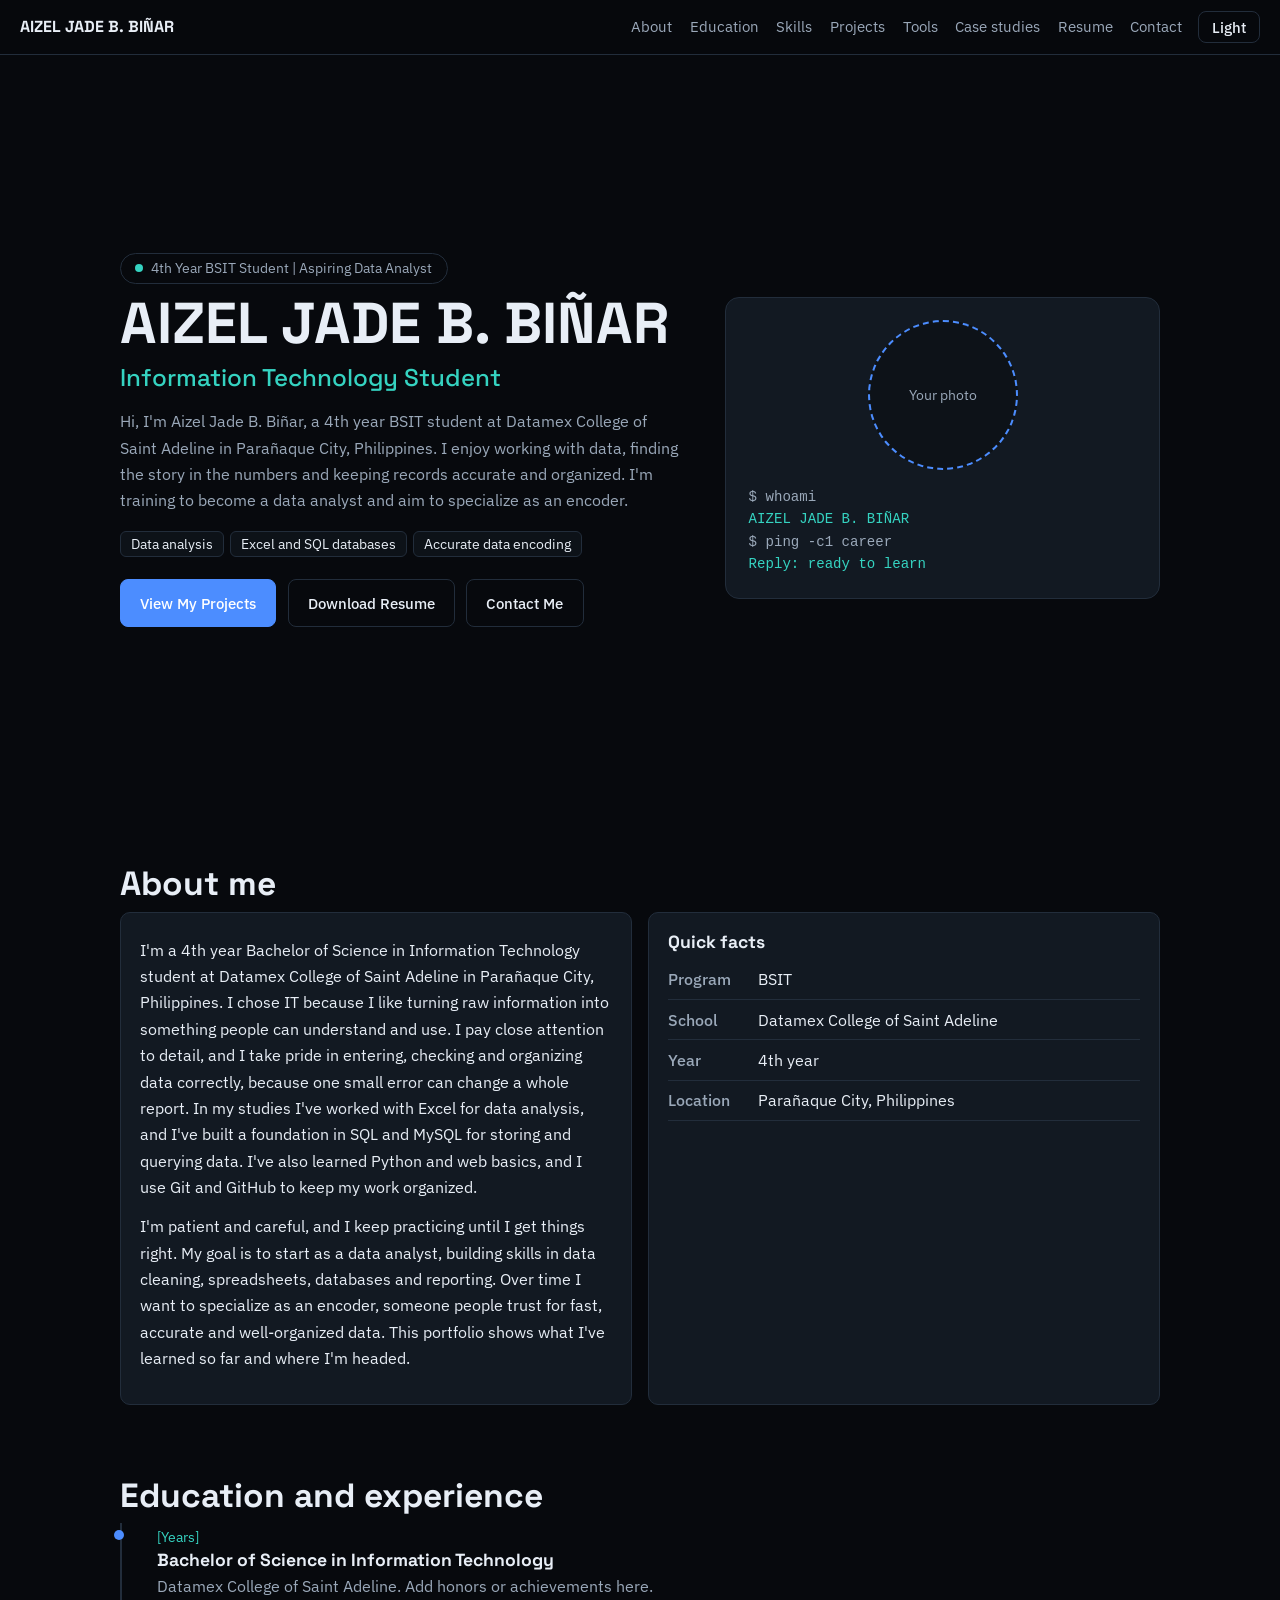
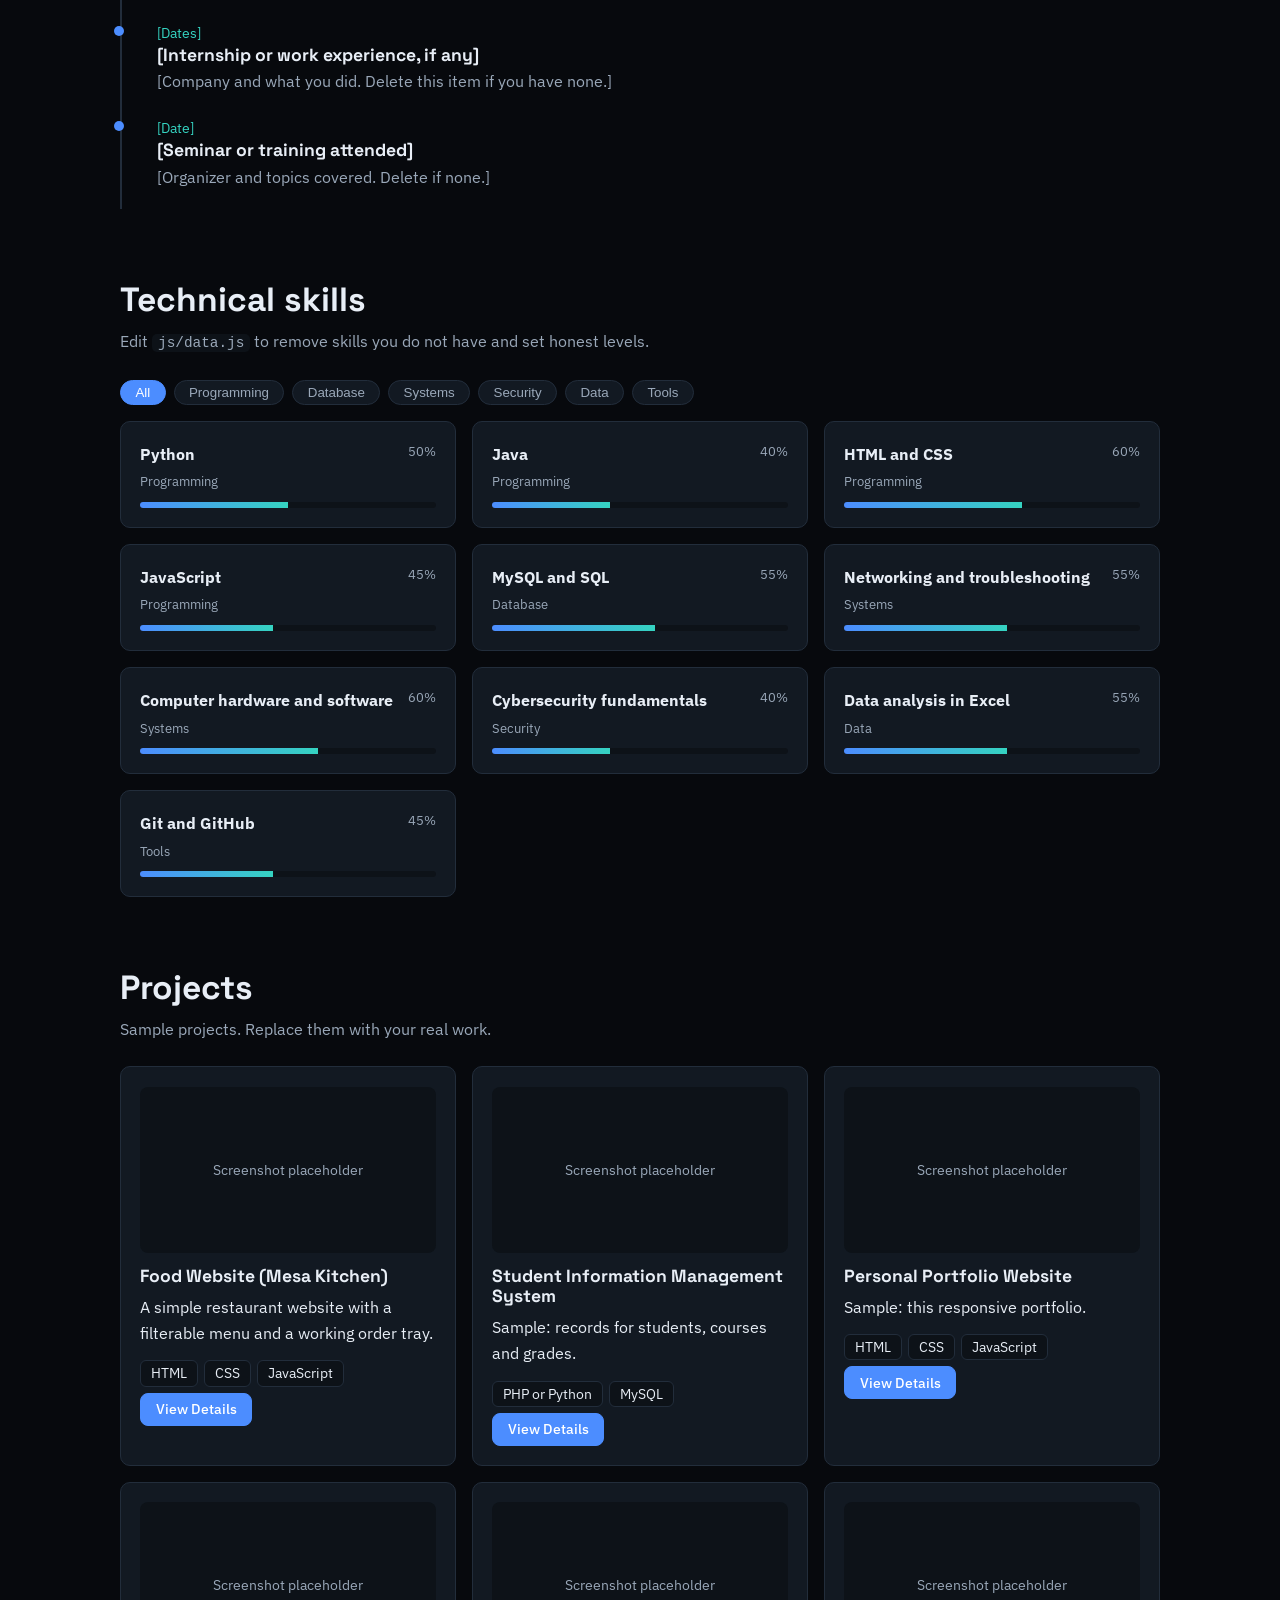
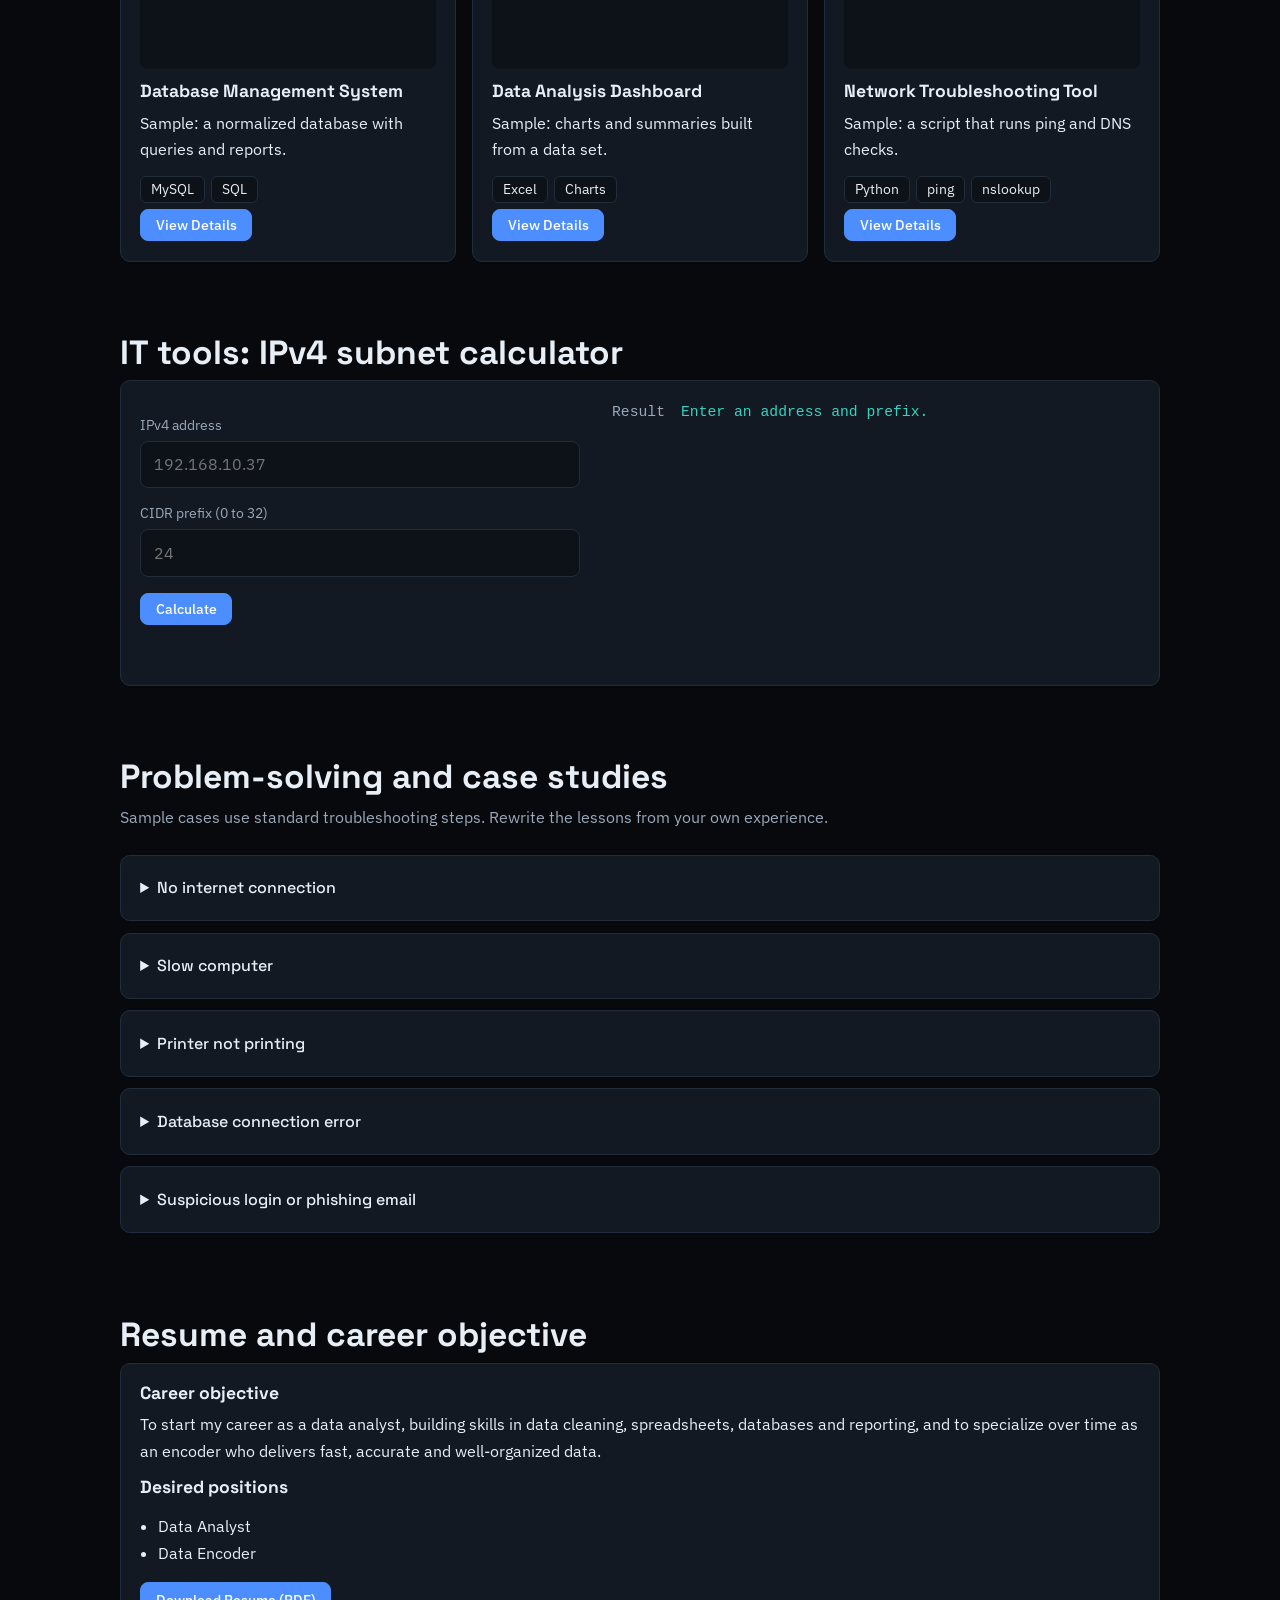
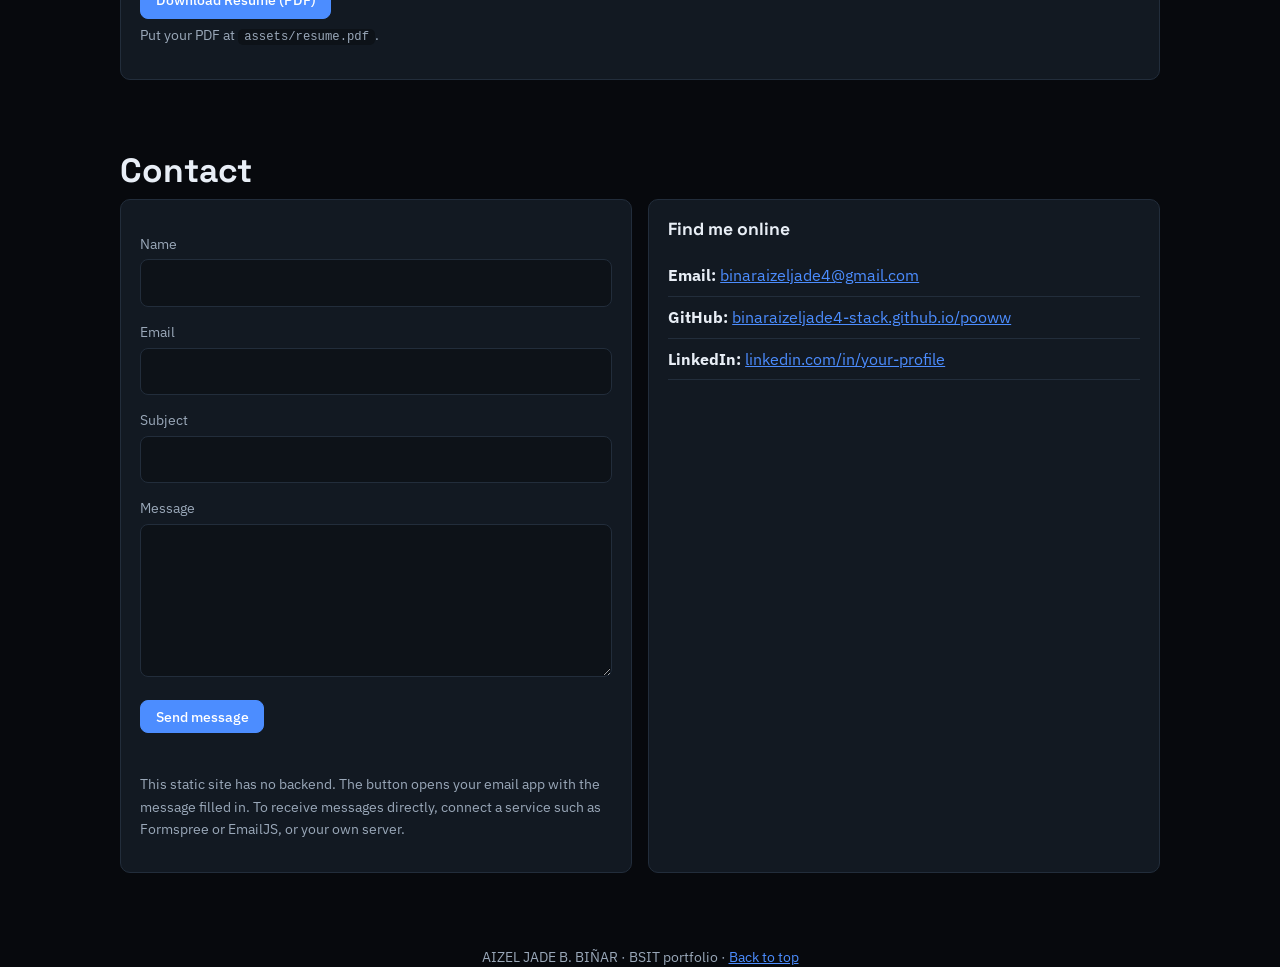
==== index.html @ b00a10e5 "Add files via upload" ====
<!DOCTYPE html>
<html lang="en" data-theme="dark">
<head>
<meta charset="utf-8">
<meta name="viewport" content="width=device-width, initial-scale=1">
<title>BSIT Student Portfolio</title>
<meta name="description" content="Portfolio of a BSIT student: projects, skills, IT tools and troubleshooting case studies.">
<meta property="og:title" content="BSIT Student Portfolio">
<meta property="og:description" content="Projects, skills, IT tools and troubleshooting case studies.">
<meta name="theme-color" content="#07090d">
<link rel="icon" href="data:image/svg+xml,%3Csvg xmlns=%27http://www.w3.org/2000/svg%27 viewBox=%270 0 32 32%27%3E%3Crect width=%2732%27 height=%2732%27 rx=%276%27 fill=%27%234c8dff%27/%3E%3Ctext x=%2716%27 y=%2722%27 font-size=%2716%27 font-family=%27monospace%27 text-anchor=%27middle%27 fill=%27white%27%3E%3E_%3C/text%3E%3C/svg%3E">
<link rel="preconnect" href="https://fonts.googleapis.com">
<link rel="preconnect" href="https://fonts.gstatic.com" crossorigin>
<link href="https://fonts.googleapis.com/css2?family=IBM+Plex+Sans:wght@400;500&family=Space+Grotesk:wght@500;700&display=swap" rel="stylesheet">
<link rel="stylesheet" href="css/style.css">
</head>
<body>
<a class="skip" href="#main">Skip to content</a>
<header class="nav">
  <a class="brand" href="#home" data-p="name">AIZEL JADE B. BIÑAR</a>
  <button class="burger" id="burger" aria-expanded="false" aria-controls="menu" aria-label="Toggle menu">☰</button>
  <nav id="menu" aria-label="Main">
    <a href="#about">About</a><a href="#education">Education</a><a href="#skills">Skills</a>
    <a href="#projects">Projects</a><a href="#tools">Tools</a>
    <a href="#cases">Case studies</a><a href="#resume">Resume</a><a href="#contact">Contact</a>
  </nav>
  <button class="btn ghost sm" id="theme" aria-label="Switch to light mode">Light</button>
</header>

<main id="main">
<section id="home" class="hero wrap">
  <div>
    <p class="status"><span class="dot"></span><span data-p="status">BSIT Student | Aspiring IT Professional</span></p>
    <h1><span data-p="name">AIZEL JADE B. BIÑAR</span><br><small data-p="title">Information Technology Student</small></h1>
    <p class="lead" data-p="intro">[Write 2 sentences about yourself here: your course, your school, and the kind of IT work you want to do.]</p>
    <p class="chips" id="interests"></p>
    <p class="cta">
      <a class="btn" href="#projects">View My Projects</a>
      <a class="btn ghost" href="assets/resume.pdf" download id="dl">Download Resume</a>
      <a class="btn ghost" href="#contact">Contact Me</a>
    </p>
  </div>
  <div class="term" aria-label="Profile card">
    <div class="avatar" role="img" aria-label="Profile picture placeholder. Replace with assets/profile.jpg">Your photo</div>
    <pre aria-hidden="true"><span class="c1">$ whoami</span>
<span class="c2" data-p="name">AIZEL JADE B. BIÑAR</span>
<span class="c1">$ ping -c1 career</span>
<span class="c2">Reply: ready to learn</span></pre>
  </div>
</section>

<section id="about" class="wrap">
  <h2>About me</h2>
  <div class="grid two">
    <div class="card"><p data-p="about1">[Background: where you studied, what made you choose IT, and what you enjoy most about it.]</p>
      <p data-p="about2">[Strengths and career goals: what you are good at, and the role you want after graduation.]</p></div>
    <div class="card"><h3>Quick facts</h3><ul class="facts" id="facts"></ul></div>
  </div>
</section>

<section id="education" class="wrap">
  <h2>Education and experience</h2>
  <ol class="timeline" id="timeline"></ol>
</section>

<section id="skills" class="wrap">
  <h2>Technical skills</h2>
  <p class="sub">Edit <code>js/data.js</code> to remove skills you do not have and set honest levels.</p>
  <div class="filters" id="skillFilters" role="group" aria-label="Filter skills"></div>
  <div class="grid three" id="skillGrid"></div>
</section>

<section id="projects" class="wrap">
  <h2>Projects</h2>
  <p class="sub">Sample projects. Replace them with your real work.</p>
  <div class="grid three" id="projectGrid"></div>
</section>

<section id="tools" class="wrap">
  <h2>IT tools: IPv4 subnet calculator</h2>
  <div class="card tool">
    <form id="subnetForm" novalidate>
      <label for="ip">IPv4 address</label>
      <input id="ip" inputmode="decimal" placeholder="192.168.10.37" autocomplete="off" required>
      <label for="cidr">CIDR prefix (0 to 32)</label>
      <input id="cidr" inputmode="numeric" placeholder="24" autocomplete="off" required>
      <button class="btn" type="submit">Calculate</button>
      <p class="err" id="subErr" role="alert"></p>
    </form>
    <dl class="out" id="subOut" aria-live="polite"><dt>Result</dt><dd>Enter an address and prefix.</dd></dl>
  </div>
</section>

<section id="cases" class="wrap">
  <h2>Problem-solving and case studies</h2>
  <p class="sub">Sample cases use standard troubleshooting steps. Rewrite the lessons from your own experience.</p>
  <div id="caseList"></div>
</section>

<section id="resume" class="wrap">
  <h2>Resume and career objective</h2>
  <div class="grid">
    <div class="card"><h3>Career objective</h3><p data-p="objective">[One or two sentences about the role you want and what you offer.]</p>
      <h3>Desired positions</h3><ul id="roles"></ul>
      <a class="btn" href="assets/resume.pdf" download>Download Resume (PDF)</a>
      <p class="note">Put your PDF at <code>assets/resume.pdf</code>.</p></div>
  </div>
</section>

<section id="contact" class="wrap">
  <h2>Contact</h2>
  <div class="grid two">
    <form class="card" id="contactForm" novalidate>
      <label for="cn">Name</label><input id="cn" autocomplete="name" required>
      <label for="ce">Email</label><input id="ce" type="email" autocomplete="email" required>
      <label for="cs">Subject</label><input id="cs" required>
      <label for="cm">Message</label><textarea id="cm" rows="5" required></textarea>
      <button class="btn" type="submit">Send message</button>
      <p class="err" id="cErr" role="alert"></p>
      <p class="note">This static site has no backend. The button opens your email app with the message filled in. To receive messages directly, connect a service such as Formspree or EmailJS, or your own server.</p>
    </form>
    <div class="card"><h3>Find me online</h3><ul class="links" id="links"></ul></div>
  </div>
</section>
</main>

<footer class="wrap"><span data-p="name">AIZEL JADE B. BIÑAR</span> · BSIT portfolio · <a href="#home">Back to top</a></footer>

<dialog id="dlg" aria-labelledby="dlgTitle"><button class="x" id="dlgX" aria-label="Close">×</button><div id="dlgBody"></div></dialog>
<script src="js/data.js"></script>
<script src="js/main.js"></script>
</body>
</html>
---- css/style.css ----
:root{--bg:#07090d;--bg2:#0d1218;--card:#121922;--line:#222d3b;--text:#e8eef6;--muted:#9aa8b9;--blue:#4c8dff;--teal:#35d3c1;--r:10px}
[data-theme=light]{--bg:#f5f7fa;--bg2:#e9eef4;--card:#fff;--line:#d3dbe5;--text:#121a24;--muted:#4b5a6c;--blue:#1f5fd6;--teal:#08796d}
*{box-sizing:border-box}html{scroll-behavior:smooth;scroll-padding-top:70px}
body{margin:0;background:var(--bg);color:var(--text);font:16px/1.65 "IBM Plex Sans",system-ui,sans-serif;transition:background .3s,color .3s}
h1,h2,h3,.brand{font-family:"Space Grotesk",system-ui,sans-serif;line-height:1.15}
h2{font-size:clamp(1.6rem,3vw,2.1rem);margin:0 0 .5rem}h3{font-size:1.1rem;margin:0 0 .5rem}
a{color:var(--blue)}code{background:var(--bg2);padding:1px 6px;border-radius:5px;font-size:.9em}
.wrap{max-width:1080px;margin:0 auto;padding:4.5rem 1.25rem 0}
.skip{position:absolute;left:-999px}.skip:focus{left:8px;top:8px;background:var(--blue);color:#fff;padding:8px 12px;z-index:99}
:focus-visible{outline:2px solid var(--teal);outline-offset:2px}
.nav{position:sticky;top:0;z-index:20;display:flex;align-items:center;gap:1rem;padding:.7rem 1.25rem;background:color-mix(in srgb,var(--bg) 88%,transparent);backdrop-filter:blur(10px);border-bottom:1px solid var(--line)}
.brand{font-weight:700;text-decoration:none;color:var(--text);margin-right:auto}
nav{display:flex;gap:1.1rem}nav a{color:var(--muted);text-decoration:none;font-size:.92rem;transition:color .2s}nav a:hover{color:var(--text)}
.burger{display:none;background:none;border:1px solid var(--line);color:var(--text);border-radius:8px;font-size:1.2rem;padding:2px 10px;cursor:pointer}
.btn{display:inline-block;background:var(--blue);color:#fff;border:1px solid var(--blue);padding:.65rem 1.2rem;border-radius:8px;font-size:.95rem;font-weight:500;font-family:inherit;text-decoration:none;cursor:pointer;transition:transform .15s,background .2s}
.btn:hover{transform:translateY(-2px)}.btn.ghost{background:transparent;color:var(--text);border-color:var(--line)}.btn.ghost:hover{border-color:var(--blue)}.btn.sm{padding:.3rem .8rem}
.hero{display:grid;grid-template-columns:1.3fr 1fr;gap:2.5rem;align-items:center;min-height:82vh;padding-top:3rem}
.hero h1{font-size:clamp(2.2rem,5vw,3.6rem);margin:.4rem 0 1rem}.hero h1 small{display:block;font-size:.42em;color:var(--teal);font-weight:500;margin-top:.5rem}
.lead{color:var(--muted);max-width:56ch}.status{display:inline-flex;align-items:center;gap:.5rem;border:1px solid var(--line);border-radius:99px;padding:.2rem .9rem;font-size:.85rem;color:var(--muted);margin:0}
.dot{width:8px;height:8px;border-radius:50%;background:var(--teal);box-shadow:0 0 0 0 var(--teal);animation:pulse 2s infinite}
@keyframes pulse{70%{box-shadow:0 0 0 8px transparent}}
.chips span,.tags span{display:inline-block;border:1px solid var(--line);background:var(--bg2);border-radius:6px;padding:1px 10px;margin:0 6px 6px 0;font-size:.85rem}
.cta{display:flex;flex-wrap:wrap;gap:.7rem}
.term{background:var(--card);border:1px solid var(--line);border-radius:14px;padding:1.4rem;text-align:center}
.avatar{width:150px;height:150px;border-radius:50%;margin:0 auto 1rem;display:grid;place-items:center;background:var(--bg2);border:2px dashed var(--blue);color:var(--muted);font-size:.85rem;overflow:hidden}
.avatar img{width:100%;height:100%;object-fit:cover}
.term pre{text-align:left;margin:0;font:.88rem/1.6 ui-monospace,Consolas,monospace;white-space:pre-wrap}
.c1{color:var(--muted)}.c2{color:var(--teal)}
.term pre span{opacity:0;animation:type .01s forwards}.term pre span:nth-child(1){animation-delay:.3s}.term pre span:nth-child(2){animation-delay:.9s}.term pre span:nth-child(3){animation-delay:1.5s}.term pre span:nth-child(4){animation-delay:2.1s}
@keyframes type{to{opacity:1}}
.sub{color:var(--muted);margin:0 0 1.5rem}
.grid{display:grid;gap:1rem}.two{grid-template-columns:repeat(2,1fr)}.three{grid-template-columns:repeat(auto-fill,minmax(250px,1fr))}
.card{background:var(--card);border:1px solid var(--line);border-radius:var(--r);padding:1.2rem;transition:border-color .2s,transform .2s}
.grid.three .card:hover{border-color:var(--blue);transform:translateY(-3px)}
.facts{list-style:none;margin:0;padding:0}.facts li{padding:.4rem 0;border-bottom:1px solid var(--line)}.facts b{display:inline-block;min-width:90px;color:var(--muted);font-weight:500}
.timeline{list-style:none;margin:0;padding:0 0 0 1.2rem;border-left:2px solid var(--line)}
.timeline li{position:relative;padding:0 0 1.2rem 1rem}.timeline li::before{content:"";position:absolute;left:-1.7rem;top:.45rem;width:10px;height:10px;border-radius:50%;background:var(--blue)}
.timeline time{color:var(--teal);font-size:.85rem}.timeline h3{margin:0}.timeline p{margin:.2rem 0 0;color:var(--muted)}
.filters{display:flex;flex-wrap:wrap;gap:.5rem;margin-bottom:1rem}.filters button{background:var(--card);color:var(--muted);border:1px solid var(--line);border-radius:99px;padding:.25rem .9rem;cursor:pointer}
.filters button[aria-pressed=true]{background:var(--blue);color:#fff;border-color:var(--blue)}
.bar{height:6px;background:var(--bg2);border-radius:9px;overflow:hidden;margin-top:.5rem}.bar i{display:block;height:100%;background:linear-gradient(90deg,var(--blue),var(--teal));transition:width 1s}
.skill small{color:var(--muted)}.skill .row{display:flex;justify-content:space-between}
.shot{aspect-ratio:16/9;background:var(--bg2);border-radius:8px;display:grid;place-items:center;color:var(--muted);font-size:.85rem;margin-bottom:.8rem;overflow:hidden}
.shot img{width:100%;height:100%;object-fit:cover}
.card p{margin:.3rem 0 .8rem}.card .btn{font-size:.85rem;padding:.4rem .9rem}
button.card{text-align:left;color:inherit;font:inherit;cursor:pointer;width:100%}
label{display:block;margin:.8rem 0 .25rem;font-size:.9rem;color:var(--muted)}
input,textarea{width:100%;background:var(--bg2);color:var(--text);border:1px solid var(--line);border-radius:8px;padding:.6rem .8rem;font:inherit}
input:focus,textarea:focus{border-color:var(--blue);outline:none}
form .btn{margin-top:1rem}.err{color:#ff6b6b;min-height:1.4em;margin:.5rem 0 0}.ok{color:var(--teal)}.note{font-size:.85rem;color:var(--muted)}
.tool{display:grid;grid-template-columns:1fr 1.2fr;gap:2rem}
.out{margin:0;display:grid;grid-template-columns:auto 1fr;gap:.35rem 1rem;align-content:start;font-family:ui-monospace,Consolas,monospace;font-size:.92rem}
.out dt{color:var(--muted)}.out dd{margin:0;color:var(--teal);word-break:break-all}
details.card{margin-bottom:.7rem}summary{cursor:pointer;font-weight:500;font-family:"Space Grotesk",sans-serif}
details h4{margin:.9rem 0 .2rem;color:var(--teal);font-size:.9rem}details p{margin:0;color:var(--muted)}
ul{padding-left:1.1rem}.links{list-style:none;padding:0}.links li{padding:.45rem 0;border-bottom:1px solid var(--line)}
footer{text-align:center;color:var(--muted);padding-bottom:3rem;font-size:.9rem}
dialog{background:var(--card);color:var(--text);border:1px solid var(--line);border-radius:14px;max-width:min(680px,92vw);width:100%;padding:1.6rem}
dialog::backdrop{background:rgba(0,0,0,.7)}.x{position:absolute;right:12px;top:8px;background:none;border:0;color:var(--text);font-size:1.8rem;cursor:pointer}
dialog img{max-width:100%;border-radius:8px}
@media(max-width:820px){
  .hero,.two,.tool{grid-template-columns:1fr}.hero{min-height:0}
  .burger{display:block}nav{display:none;position:absolute;top:100%;left:0;right:0;flex-direction:column;background:var(--bg);padding:1rem 1.25rem;border-bottom:1px solid var(--line)}nav.open{display:flex}
}
@media(prefers-reduced-motion:reduce){*{animation:none!important;transition:none!important;scroll-behavior:auto!important}.term pre span{opacity:1}}
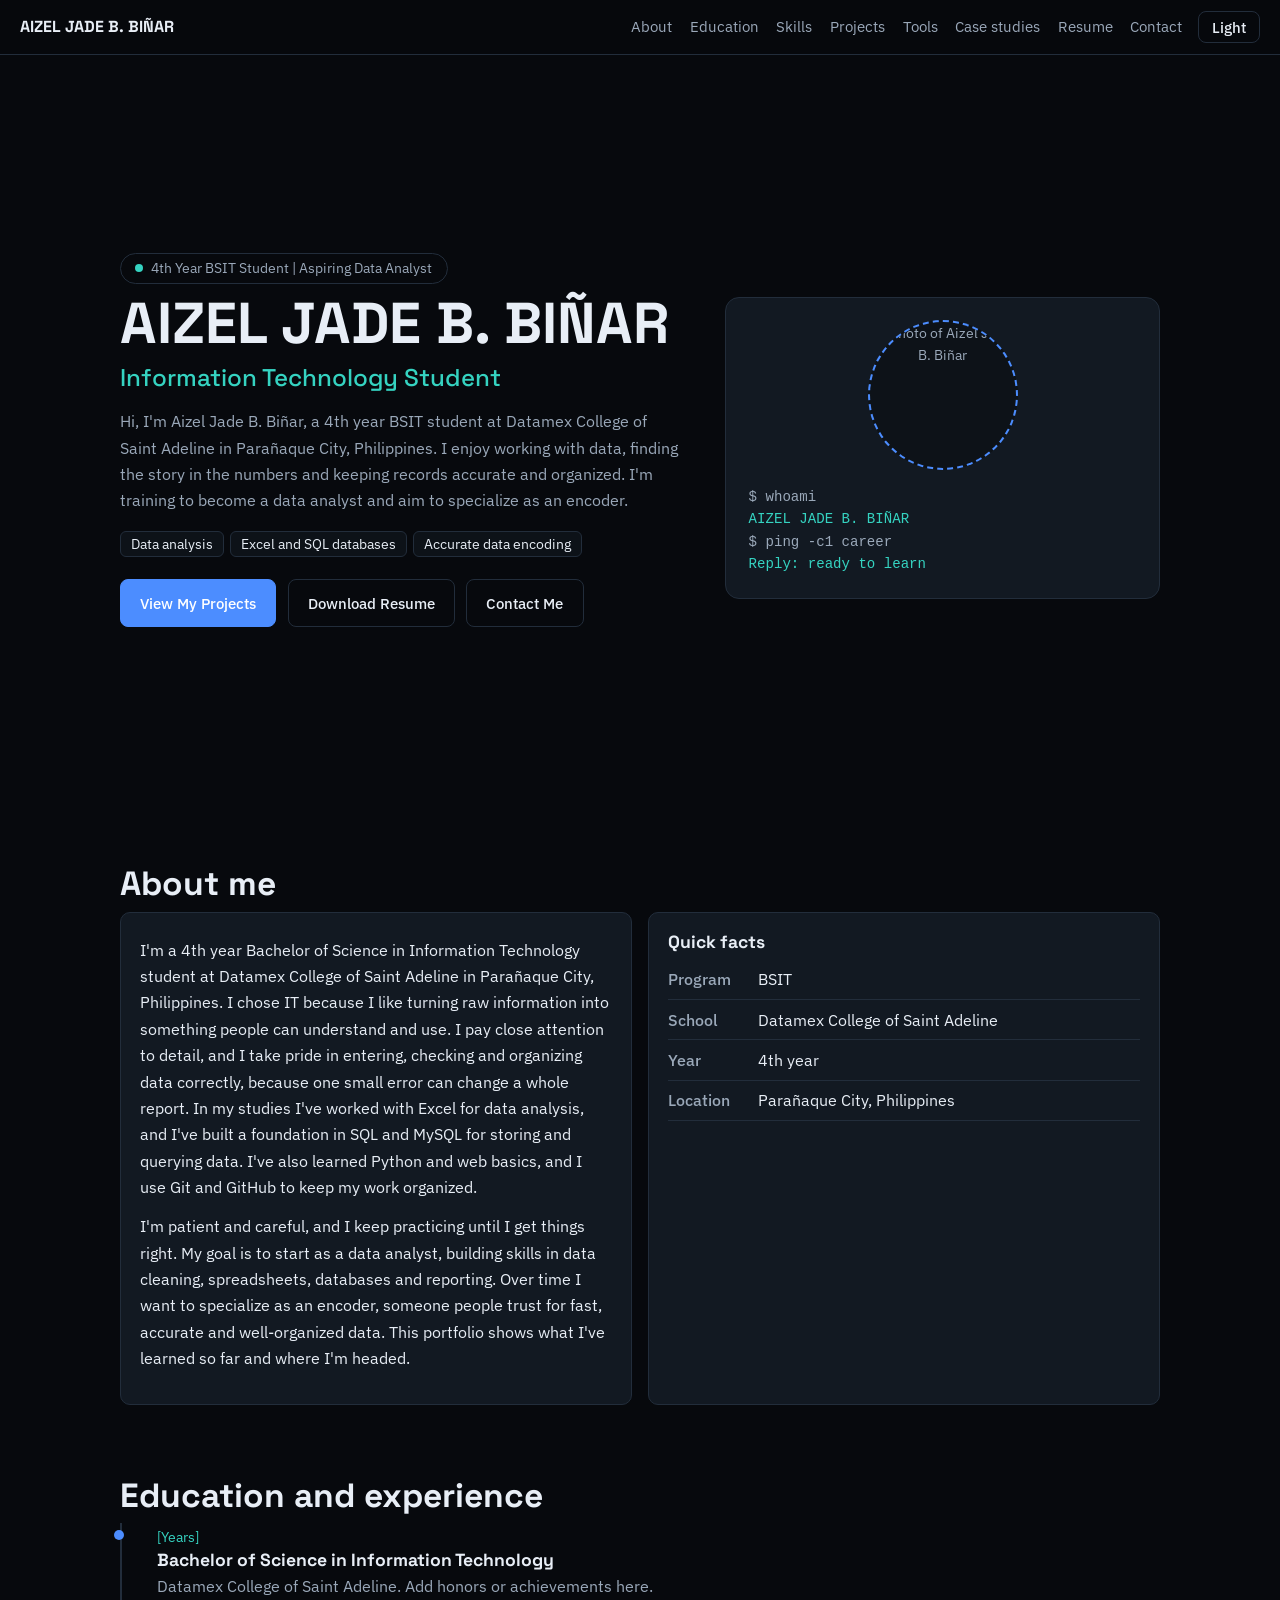
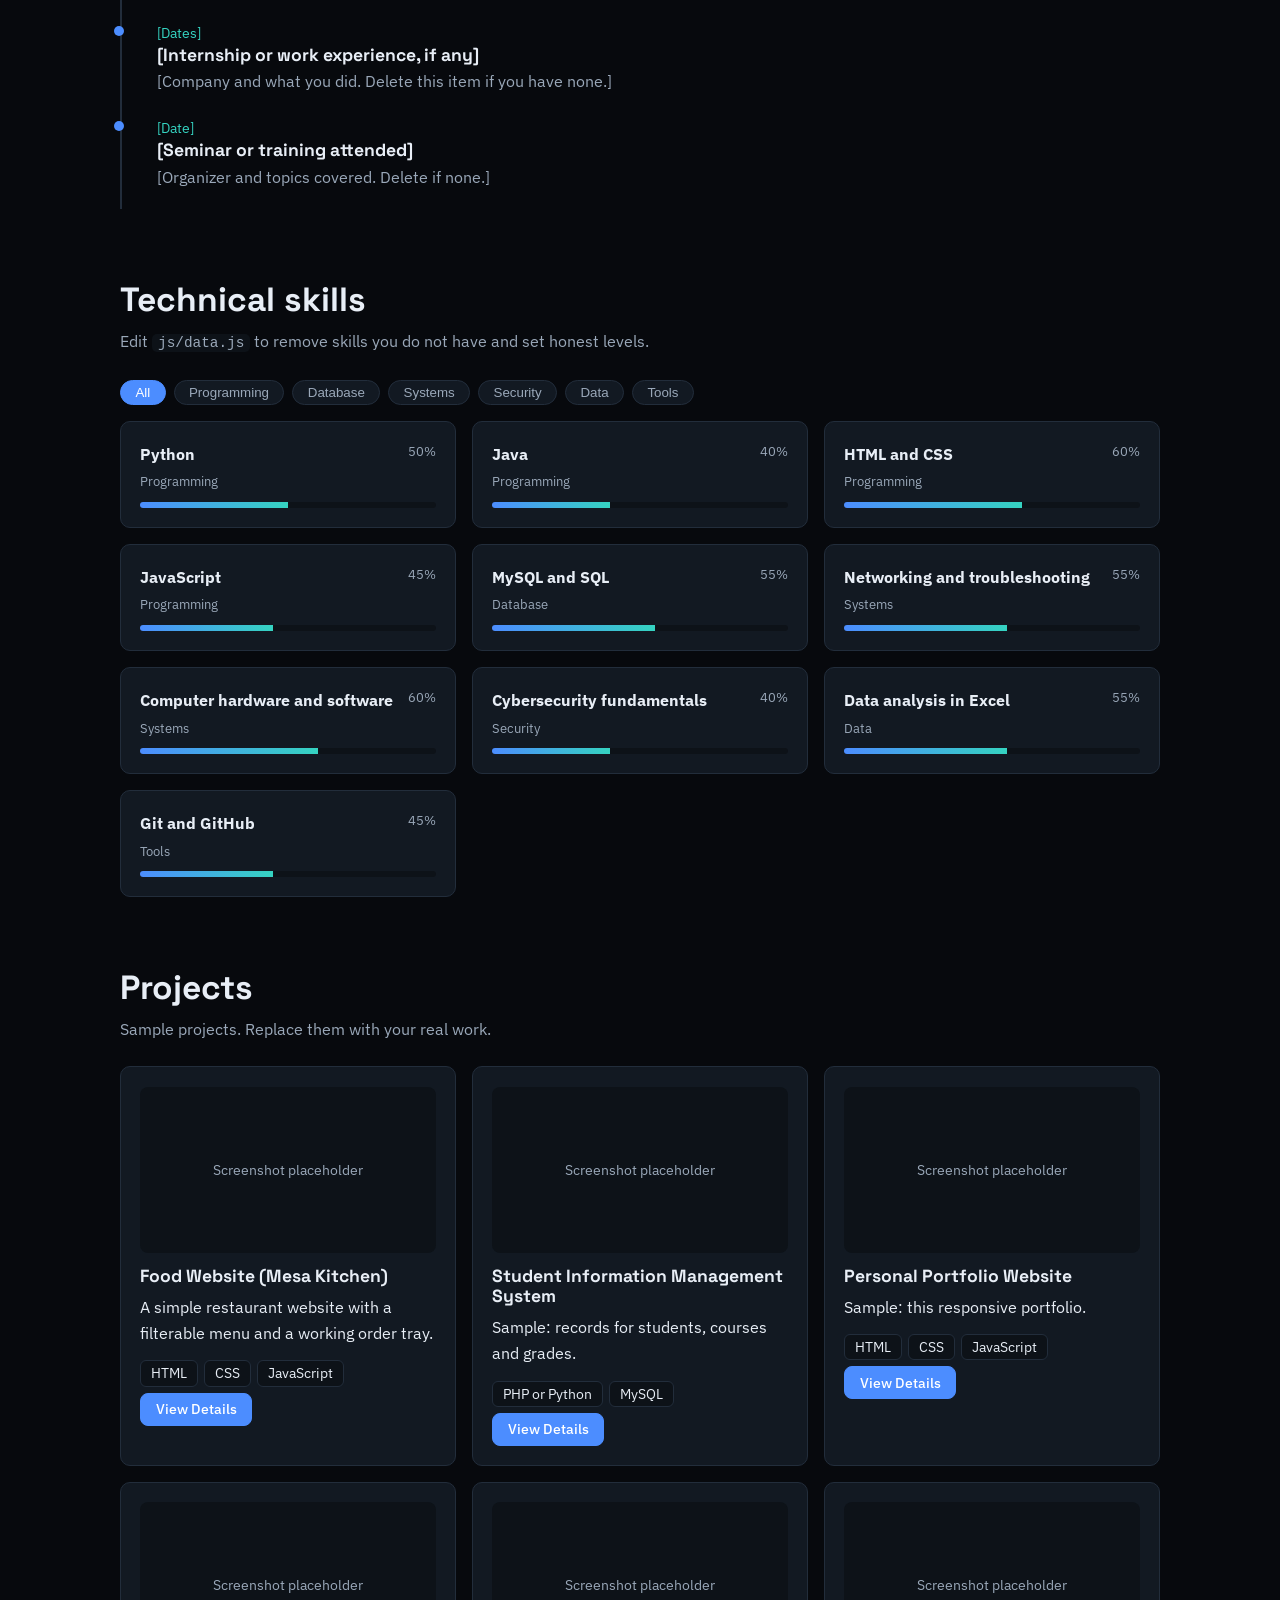
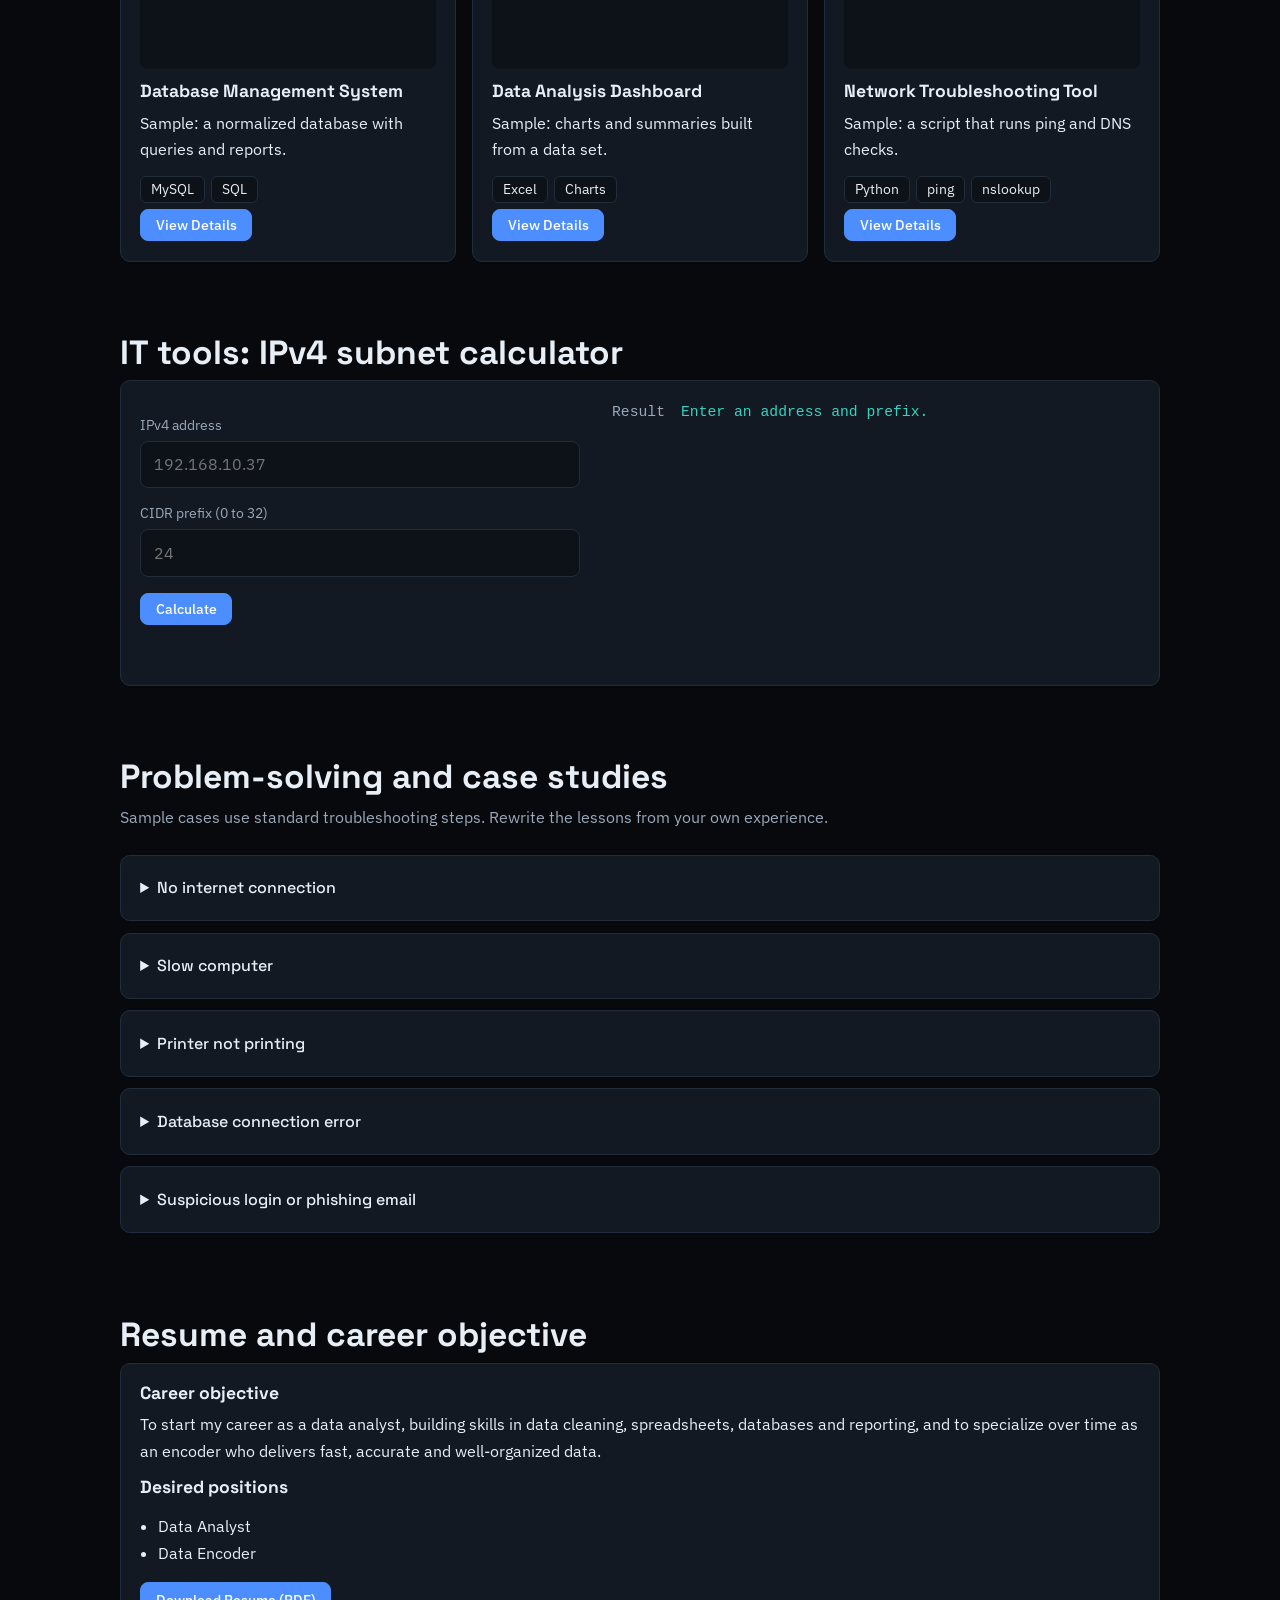
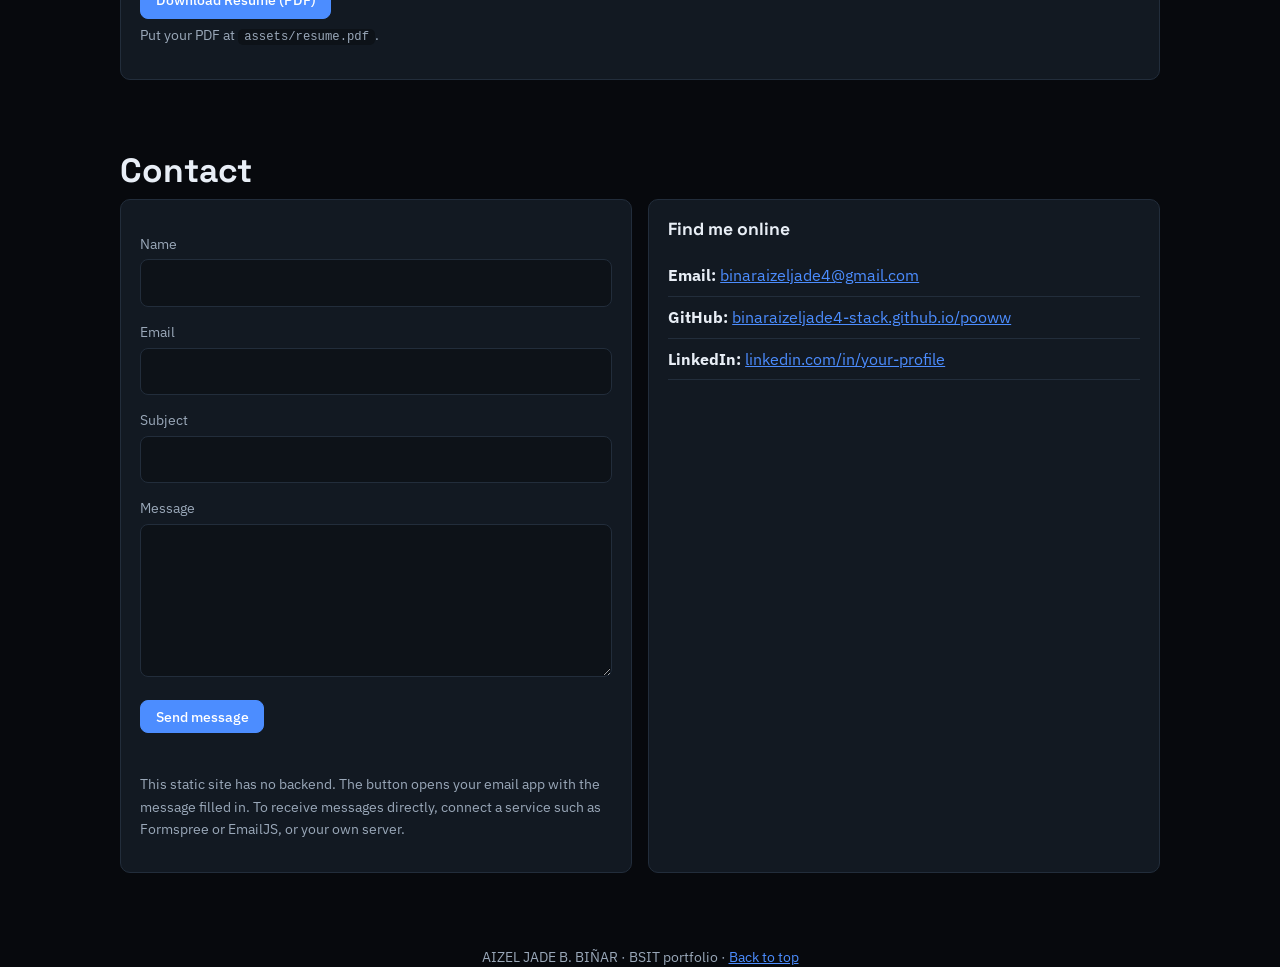
==== commit 352cc183: "Update index.html" ====
--- a/index.html
+++ b/index.html
@@ -41,7 +41,7 @@
     </p>
   </div>
   <div class="term" aria-label="Profile card">
-    <div class="avatar" role="img" aria-label="Profile picture placeholder. Replace with assets/profile.jpg">Your photo</div>
+       <div class="avatar"><img src="assets/profile.jpg" alt="Photo of Aizel Jade B. Biñar"></div>
     <pre aria-hidden="true"><span class="c1">$ whoami</span>
 <span class="c2" data-p="name">AIZEL JADE B. BIÑAR</span>
 <span class="c1">$ ping -c1 career</span>
